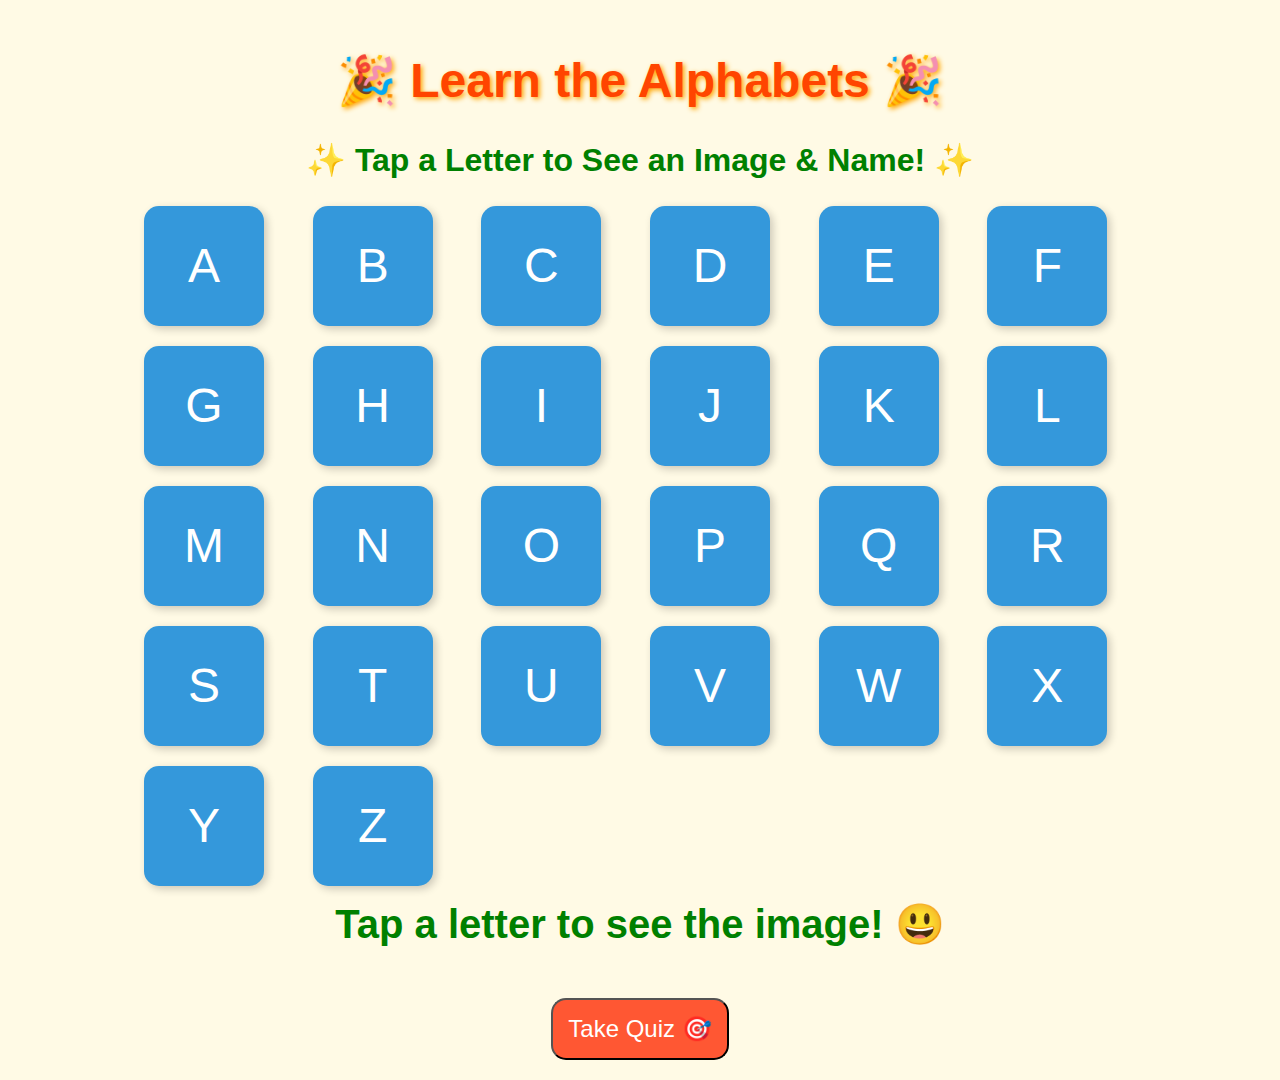
==== alphabet.html @ b01e259d "Add files via upload" ====
<!DOCTYPE html>
<html lang="en">
<head>
    <meta charset="UTF-8">
    <meta name="viewport" content="width=device-width, initial-scale=1.0">
    <title>Alphabet Learning - Fun & Engaging</title>
    <link rel="stylesheet" href="style.css">
</head>
<body>
    <h1 class="title">🎉 Learn the Alphabets 🎉</h1>
    <h2 class="subtitle">✨ Tap a Letter to See an Image & Name! ✨</h2>
    
    <div class="letters-container">
        <!-- Alphabet letters dynamically generated -->
    </div>

    <div class="image-display">
        <p id="imageName">Tap a letter to see the image! 😃</p>
        <img id="letterImage" src="" alt="">
    </div>

    <a href="quiz.html"><button class="quiz-btn">Take Quiz 🎯</button></a>
    
    <script src="script.js"></script>
</body>
</html>
---- style.css ----
body {
    font-family: 'Comic Sans MS', cursive, sans-serif;
    text-align: center;
    background-color: #FFFAE5;
    margin: 0;
    padding: 20px;
}

/* Titles */
.title {
    font-size: 3em;
    color: #FF4500;
    text-shadow: 2px 2px 5px #FFA500;
}

.subtitle {
    font-size: 2em;
    color: #008000;
}

/* Alphabet Letters */
.letters-container {
    display: grid;
    grid-template-columns: repeat(6, 1fr);
    gap: 20px;
    max-width: 80%;
    margin: auto;
    justify-content: center;
}

.letter {
    background: #3498db;
    color: white;
    font-size: 3em;
    padding: 20px;
    border-radius: 15px;
    cursor: pointer;
    text-align: center;
    transition: 0.3s ease-in-out;
    box-shadow: 3px 3px 8px rgba(0, 0, 0, 0.2);
    display: flex;
    justify-content: center;
    align-items: center;
    width: 80px;
    height: 80px;
}

/* Hover & Click Effects */
.letter:hover {
    background: #1abc9c;
    transform: scale(1.2);
}

/* Image Display */
.image-display img {
    width: 300px;
    height: 300px;
    display: none;
    border: 5px solid #FFA500;
    border-radius: 20px;
}

/* Larger Font for Image Name */
#imageName {
    font-size: 2.5em;
    font-weight: bold;
    color: #008000;
    margin-top: 15px;
}

/* Quiz Button */
.quiz-btn {
    background: #FF5733;
    color: white;
    padding: 15px;
    font-size: 1.5em;
    border-radius: 15px;
    cursor: pointer;
    margin-top: 10px;
}

.quiz-btn:hover {
    background: #FF0000;
}
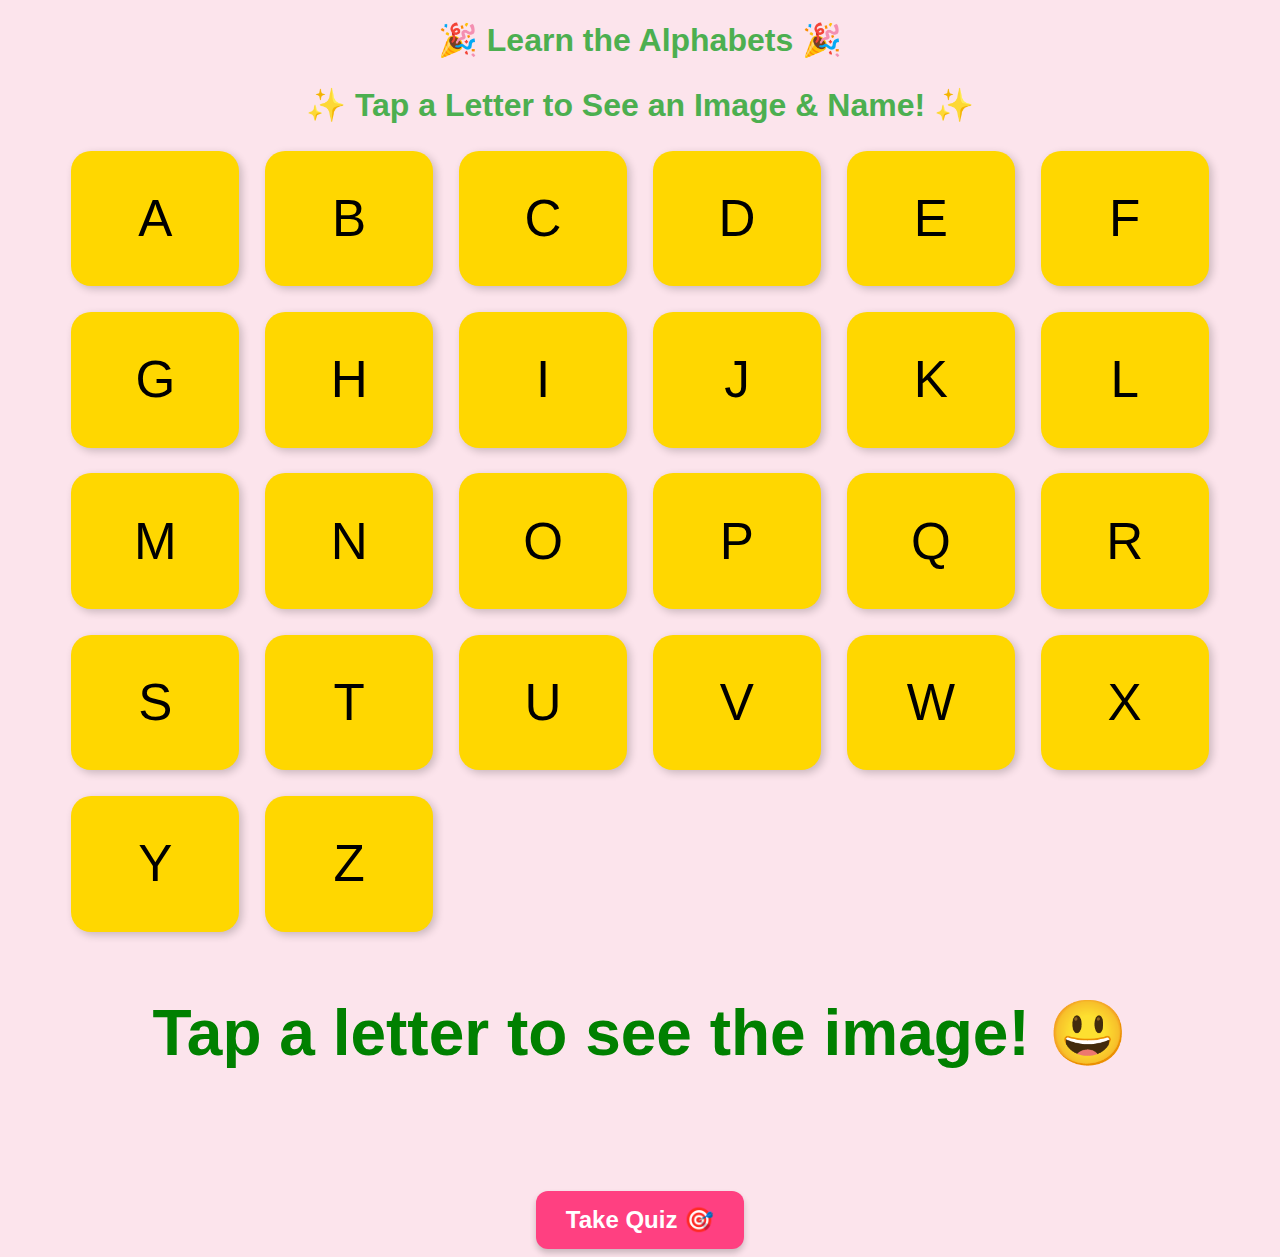
==== commit cbc5badc: "Add files via upload" ====
--- a/alphabet.html
+++ b/alphabet.html
@@ -10,9 +10,7 @@
     <h1 class="title">🎉 Learn the Alphabets 🎉</h1>
     <h2 class="subtitle">✨ Tap a Letter to See an Image & Name! ✨</h2>
     
-    <div class="letters-container">
-        <!-- Alphabet letters dynamically generated -->
-    </div>
+    <div class="letters-container"></div>
 
     <div class="image-display">
         <p id="imageName">Tap a letter to see the image! 😃</p>
--- a/style.css
+++ b/style.css
@@ -1,84 +1,151 @@
+/* Quiz Button */
 body {
-    font-family: 'Comic Sans MS', cursive, sans-serif;
+    font-family: Arial, sans-serif;
     text-align: center;
-    background-color: #FFFAE5;
-    margin: 0;
-    padding: 20px;
+    background-color: #fce4ec; /* Soft pink background */
 }
 
-/* Titles */
-.title {
-    font-size: 3em;
-    color: #FF4500;
-    text-shadow: 2px 2px 5px #FFA500;
+.welcome-screen h1 {
+    font-size: 36px; /* Increase font size */
+    font-weight: bold;
+    color: #ff4081; /* Bright pink for kids' attraction */
+    text-shadow: 2px 2px 5px rgba(0, 0, 0, 0.2);
 }
 
-.subtitle {
-    font-size: 2em;
-    color: #008000;
+.welcome-screen p {
+    font-size: 24px; /* Increase font size */
+    color: #ff4081;
+    font-weight: bold;
 }
-
 /* Alphabet Letters */
 .letters-container {
     display: grid;
     grid-template-columns: repeat(6, 1fr);
-    gap: 20px;
-    max-width: 80%;
+    gap: 2vw;
+    max-width: 90%;
     margin: auto;
-    justify-content: center;
 }
 
 .letter {
-    background: #3498db;
-    color: white;
-    font-size: 3em;
-    padding: 20px;
-    border-radius: 15px;
+    background: #FFD700;
+    color: black;
+    font-size: 4vw;
+    padding: 3vw;
+    border-radius: 20px;
     cursor: pointer;
     text-align: center;
     transition: 0.3s ease-in-out;
     box-shadow: 3px 3px 8px rgba(0, 0, 0, 0.2);
-    display: flex;
-    justify-content: center;
-    align-items: center;
-    width: 80px;
-    height: 80px;
 }
 
-/* Hover & Click Effects */
-.letter:hover {
-    background: #1abc9c;
-    transform: scale(1.2);
+button {
+    font-size: 24px; /* Increase font size */
+    font-weight: bold;
+    padding: 15px 30px;
+    background-color: #ff4081; /* Vibrant pink */
+    color: white;
+    border: none;
+    border-radius: 12px;
+    cursor: pointer;
+    box-shadow: 0px 4px 6px rgba(0, 0, 0, 0.2);
+    transition: all 0.3s ease;
 }
 
-/* Image Display */
-.image-display img {
-    width: 300px;
-    height: 300px;
-    display: none;
-    border: 5px solid #FFA500;
-    border-radius: 20px;
+button:hover {
+    background-color: #f50057; /* Darker pink on hover */
+    transform: scale(1.1); /* Slight zoom effect */
 }
 
-/* Larger Font for Image Name */
-#imageName {
-    font-size: 2.5em;
+.quiz-btn {
+    font-size: 24px;
     font-weight: bold;
-    color: #008000;
-    margin-top: 15px;
-}
-
-/* Quiz Button */
-.quiz-btn {
-    background: #FF5733;
+    padding: 15px 30px;
+    background-color: #ff4081;
     color: white;
-    padding: 15px;
-    font-size: 1.5em;
-    border-radius: 15px;
+    border: none;
+    border-radius: 12px;
     cursor: pointer;
-    margin-top: 10px;
+    box-shadow: 0px 4px 6px rgba(0, 0, 0, 0.2);
+    transition: all 0.3s ease;
+    margin-top: 3vw;
 }
 
 .quiz-btn:hover {
-    background: #FF0000;
+    background-color: #f50057;
+    transform: scale(1.1); /* Zoom effect on hover */
 }
+
+/* Image Display (Centered) */
+.image-display {
+    text-align: center;
+    margin-top: 5vw;
+}
+h1, h2 {
+    font-size: 2rem;
+    color: #4caf50;
+}
+
+.options {
+    display: flex;
+    justify-content: center;
+    gap: 20px;
+}
+
+.option {
+    background-color: #4caf50;
+    color: white;
+    font-size: 1.2rem;
+    padding: 10px 20px;
+    border: none;
+    cursor: pointer;
+    border-radius: 8px;
+    transition: background-color 0.3s;
+}
+
+.option:hover {
+    background-color: #45a049;
+}
+
+#feedback {
+    margin-top: 20px;
+    font-size: 1.5rem;
+}
+
+#nextButton {
+    margin-top: 20px;
+    padding: 10px 20px;
+    background-color: #008cba;
+    color: white;
+    border: none;
+    border-radius: 8px;
+    cursor: pointer;
+    display: none;
+}
+
+#nextButton:hover {
+    background-color: #005f6b;
+}
+
+button {
+    font-size: 1.2rem;
+}
+
+
+.center-image {
+    width: 40vw;
+    height: auto;
+    border: 5px solid #FFA500;
+    border-radius: 15px;
+    display: block;
+    margin: 0 auto; /* Center the image */
+}
+
+#imageName {
+    font-size: 5vw;
+    font-weight: bold;
+    color: #008000;
+    margin-top: 2vw;
+}
+
+
+
